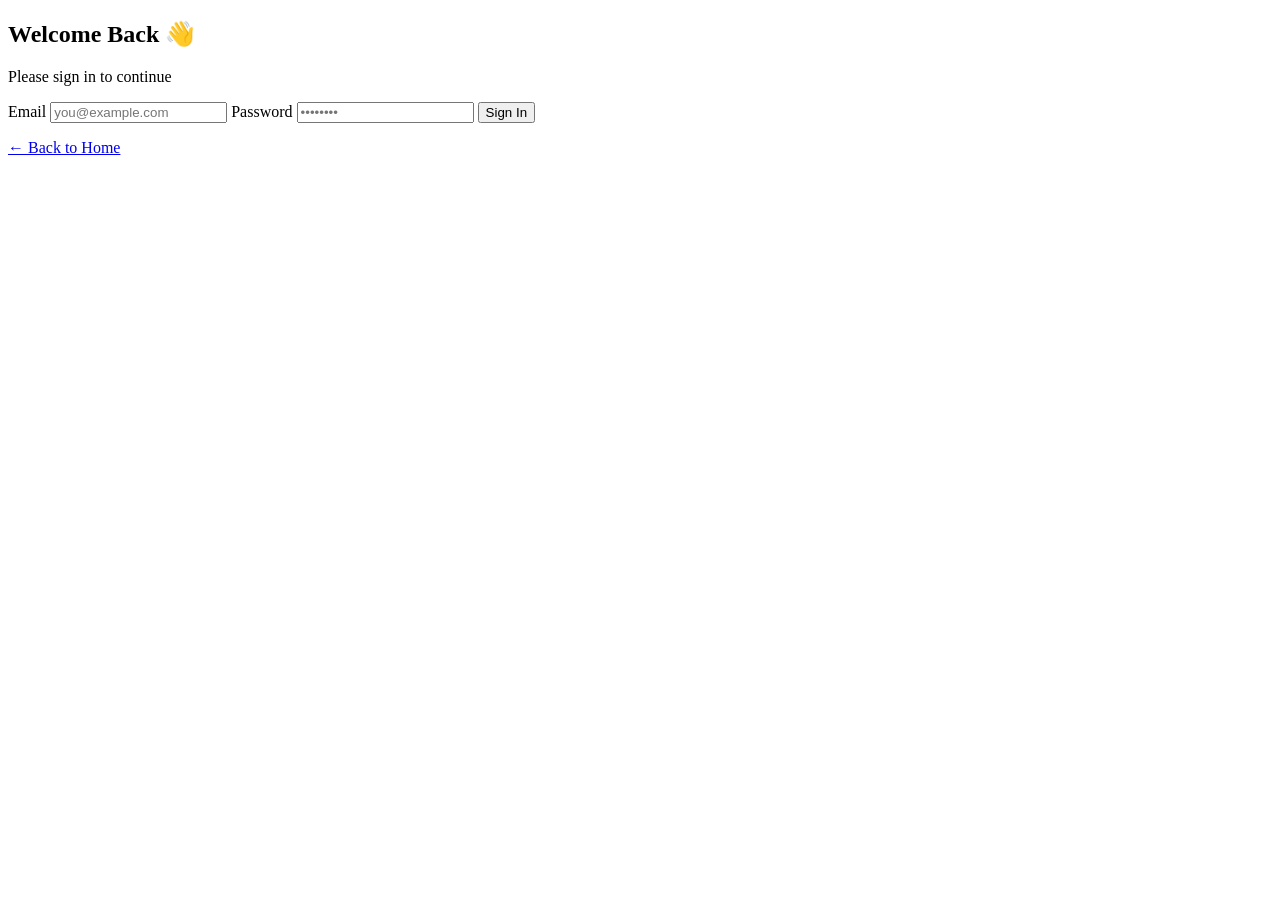
==== Login/index1.html @ 8693c25e "Add files via upload" ====
<!DOCTYPE html>
<html lang="en">
<head>
  <meta charset="UTF-8" />
  <meta name="viewport" content="width=device-width, initial-scale=1.0"/>
  <title>Sign In - FoodieOrder</title>
  <link rel="stylesheet" href="signin.css"/>
  <link href="https://fonts.googleapis.com/css2?family=Poppins:wght@400;600&display=swap" rel="stylesheet"/>
</head>
<body>
  <div class="login-container">
    <div class="login-box">
      <h2>Welcome Back 👋</h2>
      <p>Please sign in to continue</p>

      <form onsubmit="handleLogin(event)">
        <label for="email">Email</label>
        <input type="email" id="email" required placeholder="you@example.com"/>

        <label for="password">Password</label>
        <input type="password" id="password" required placeholder="••••••••"/>

        <button type="submit">Sign In</button>
      </form>

      <p class="back-home"><a href="index.html">← Back to Home</a></p>
    </div>
  </div>

  <script>
    function handleLogin(event) {
      event.preventDefault();
      alert('Login successful! Redirecting to dashboard...');
      // Redirect to user dashboard or home page
      window.location.href = "index.html";
    }
  </script>
</body>
</html>
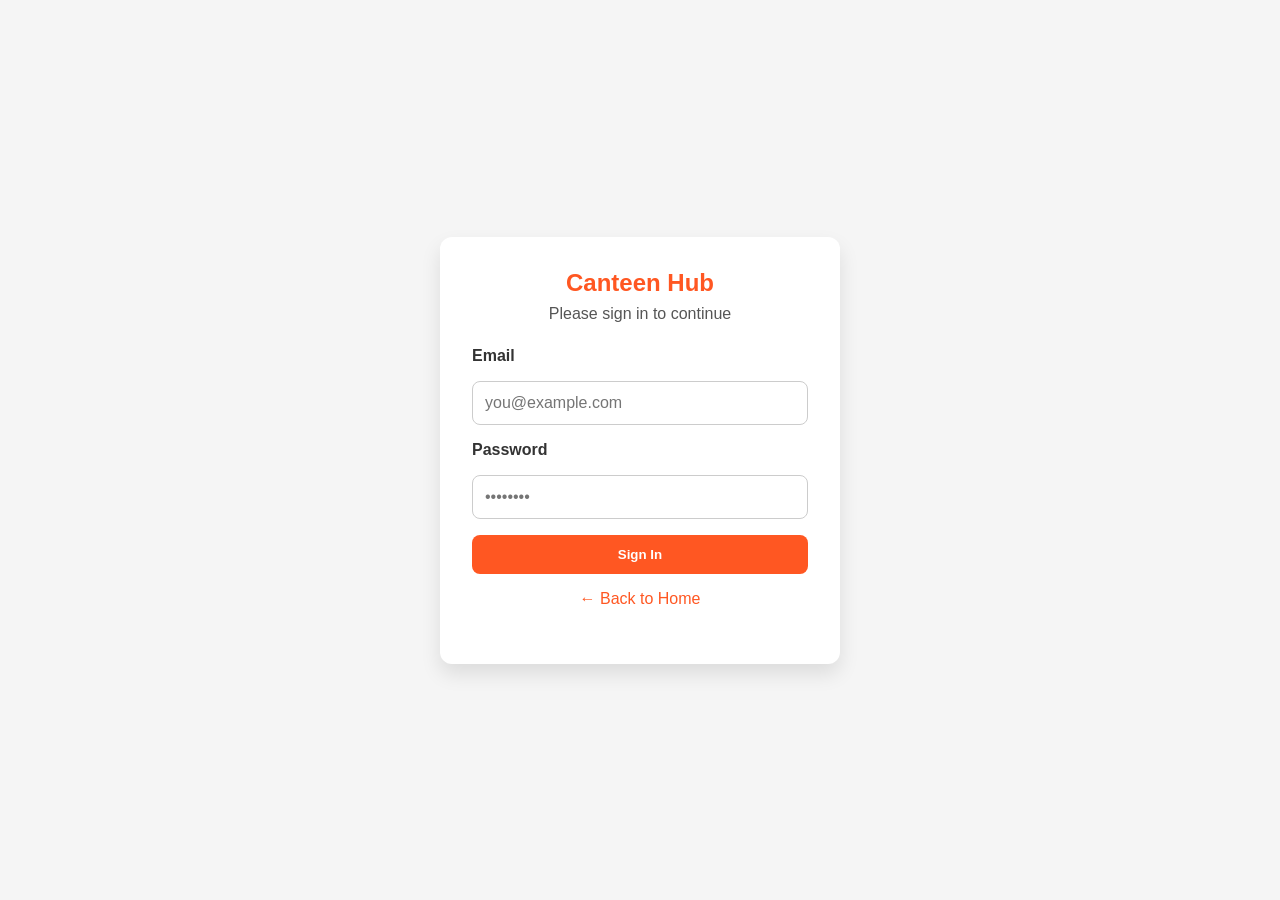
==== commit b19abb64: "Update index1.html" ====
--- a/Login/index1.html
+++ b/Login/index1.html
@@ -10,7 +10,7 @@
 <body>
   <div class="login-container">
     <div class="login-box">
-      <h2>Welcome Back 👋</h2>
+      <h2>Canteen Hub</h2>
       <p>Please sign in to continue</p>
 
       <form onsubmit="handleLogin(event)">
--- a/Login/signin.css
+++ b/Login/signin.css
@@ -0,0 +1,85 @@
+/* General Reset */
+* {
+  box-sizing: border-box;
+  margin: 0;
+  padding: 0;
+}
+
+body {
+  font-family: 'Poppins', sans-serif;
+  background-color: #f5f5f5; /* light gray background */
+  height: 100vh;
+  display: flex;
+  align-items: center;
+  justify-content: center;
+}
+
+
+.login-container {
+  width: 100%;
+  max-width: 400px;
+  padding: 2rem;
+  background-color: white;
+  border-radius: 12px;
+  box-shadow: 0 10px 20px rgba(0,0,0,0.1);
+  text-align: center;
+}
+
+.login-box h2 {
+  color: #ff5722;
+  margin-bottom: 0.5rem;
+}
+
+.login-box p {
+  margin-bottom: 1.5rem;
+  color: #555;
+}
+
+form {
+  display: flex;
+  flex-direction: column;
+  gap: 1rem;
+}
+
+label {
+  text-align: left;
+  font-weight: 600;
+  color: #333;
+}
+
+input {
+  padding: 0.75rem;
+  border-radius: 8px;
+  border: 1px solid #ccc;
+  font-size: 1rem;
+  outline: none;
+}
+
+input:focus {
+  border-color: #ff5722;
+}
+
+button {
+  padding: 0.75rem;
+  background-color: #ff5722;
+  color: white;
+  font-weight: bold;
+  border: none;
+  border-radius: 8px;
+  cursor: pointer;
+  transition: background 0.3s;
+}
+
+button:hover {
+  background-color: #e64a19;
+}
+
+.back-home {
+  margin-top: 1rem;
+}
+
+.back-home a {
+  color: #ff5722;
+  text-decoration: none;
+  font-weight: 500;
+}
